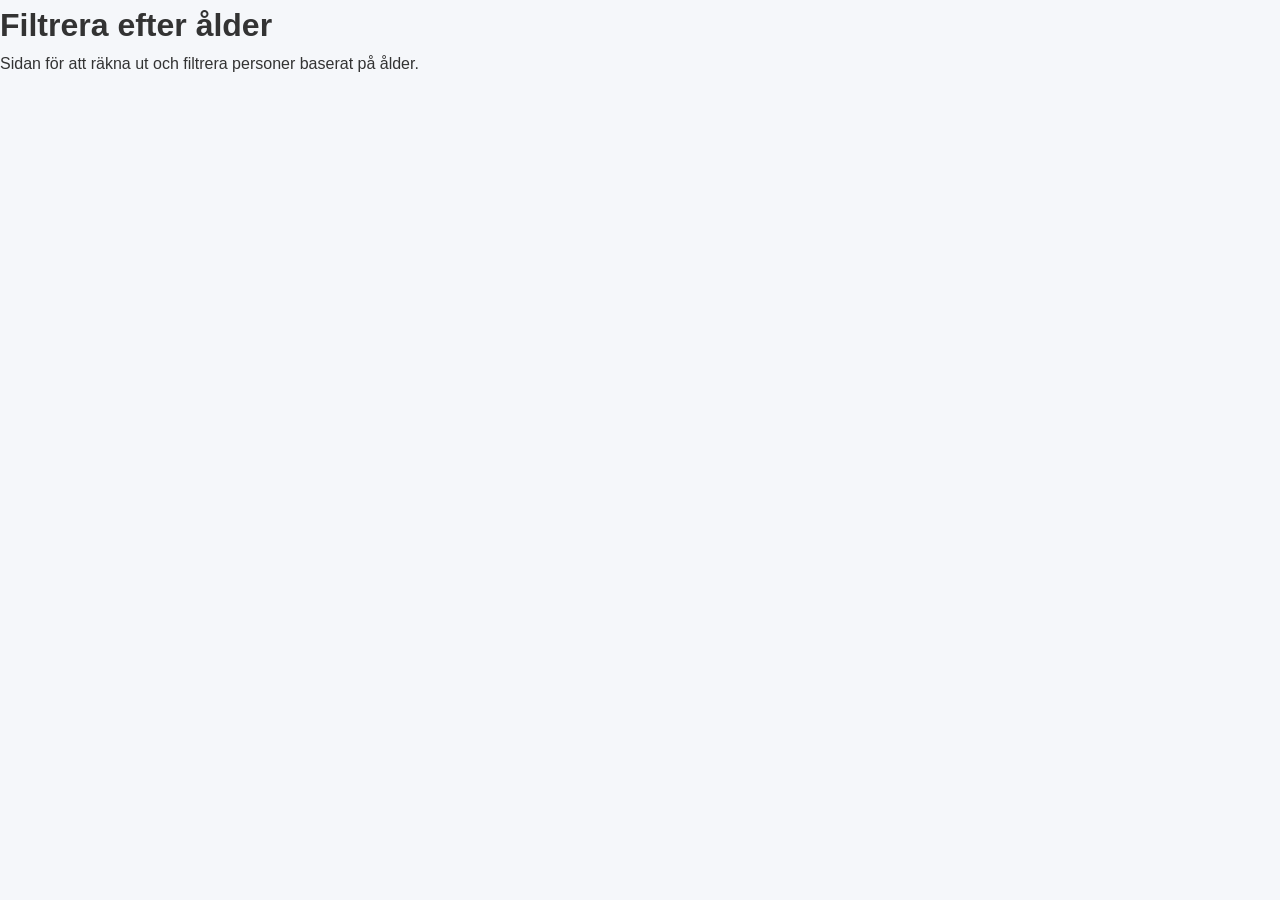
==== age-filter.html @ 709b14d6 "Created new branch" ====
<!DOCTYPE html>
<html lang="en">

<head>
  <meta charset="UTF-8">
  <meta name="viewport" content="width=device-width, initial-scale=1.0">
  <title>Filtrera efter ålder</title>
  <link rel="stylesheet" href="style.css">
</head>

<body>
  <h1>Filtrera efter ålder</h1>
  <p>Sidan för att räkna ut och filtrera personer baserat på ålder.</p>

  <script src="age-filter.js"></script>
</body>

</html>
---- style.css ----
/* ==========================================================================
   GRUND STYLING OCH RESET
   ========================================================================== */

* {
  margin: 0;
  padding: 0;
  box-sizing: border-box;
}

body {
  font-family: 'Segoe UI', Tahoma, Geneva, Verdana, sans-serif;
  line-height: 1.6;
  color: #333;
  background-color: #f5f7fa;
}

/* ==========================================================================
   HUB-SIDA STYLING
   ========================================================================== */

.main-header {
  background: linear-gradient(135deg, #667eea 0%, #764ba2 100%);
  color: white;
  text-align: center;
  padding: 3rem 2rem;
  box-shadow: 0 4px 6px rgba(0, 0, 0, 0.1);
}

.main-header h1 {
  font-size: 2.5rem;
  font-weight: 700;
  margin-bottom: 0.5rem;
  text-shadow: 2px 2px 4px rgba(0, 0, 0, 0.3);
}

.subtitle {
  font-size: 1.2rem;
  margin-bottom: 1rem;
  opacity: 0.9;
}

.team-info {
  font-size: 1rem;
  opacity: 0.8;
  font-style: italic;
}

.hub-container {
  max-width: 1200px;
  margin: 2rem auto;
  padding: 2rem;
}

.functions-grid {
  display: grid;
  grid-template-columns: repeat(auto-fit, minmax(350px, 1fr));
  gap: 2rem;
}

/* ==========================================================================
   FUNKTIONS-KORT
   ========================================================================== */

.function-card {
  background: white;
  border-radius: 12px;
  box-shadow: 0 4px 6px rgba(0, 0, 0, 0.1);
  padding: 1.5rem;
  transition: transform 0.3s ease, box-shadow 0.3s ease;
  border-left: 4px solid #ddd;

}

.function-card:hover {
  transform: translateY(-2px);
  box-shadow: 0 8px 15px rgba(0, 0, 0, 0.15);
}

.function-card.completed {
  border-left-color: #10b981;
  background: linear-gradient(135deg, #f0fdf4 0%, #ffffff 100%);
}

.function-card.todo {
  border-left-color: #f59e0b;
  background: linear-gradient(135deg, #fffbeb 0%, #ffffff 100%);
}

.function-header {
  display: flex;
  justify-content: space-between;
  align-items: center;
  margin-bottom: 1rem;
}

.function-header h3 {
  font-size: 1.3rem;
  color: #1f2937;
  margin: 0;
}

.status-badge {
  padding: 0.3rem 0.8rem;
  border-radius: 20px;
  font-size: 0.8rem;
  font-weight: 600;
}

.status-badge.completed {
  background-color: #d1fae5;
  color: #065f46;
}

.status-badge.todo {
  background-color: #fef3c7;
  color: #92400e;
}

.function-description {
  color: #6b7280;
  margin-bottom: 1rem;
  line-height: 1.5;
}

.developer-info {
  margin-bottom: 1rem;
  padding: 0.5rem;
  background-color: #f9fafb;
  border-radius: 6px;
  font-size: 0.9rem;
  color: #4b5563;
}

.function-actions {
  margin-bottom: 1rem;
}

.tech-notes {
  font-size: 0.8rem;
  color: #6b7280;
  font-style: italic;
  padding-top: 0.5rem;
  border-top: 1px solid #e5e7eb;
}

/* ==========================================================================
   KNAPPAR
   ========================================================================== */

.btn {
  display: inline-block;
  padding: 0.7rem 1.5rem;
  border-radius: 8px;
  text-decoration: none;
  font-weight: 600;
  font-size: 0.9rem;
  transition: all 0.3s ease;
  border: none;
  cursor: pointer;
}

.btn.primary {
  background: linear-gradient(135deg, #667eea 0%, #764ba2 100%);
  color: white;
  box-shadow: 0 2px 4px rgba(102, 126, 234, 0.3);
}

.btn.primary:hover {
  transform: translateY(-1px);
  box-shadow: 0 4px 8px rgba(102, 126, 234, 0.4);
}

.btn.disabled {
  background-color: #e5e7eb;
  color: #9ca3af;
  cursor: not-allowed;
}

/* ==========================================================================
   FOOTER
   ========================================================================== */

.main-footer {
  text-align: center;
  padding: 2rem;
  background-color: #1f2937;
  color: white;
  margin-top: 3rem;
}

.main-footer p {
  margin-bottom: 0.5rem;
}



/* ==========================================================================
   BEFINTLIGA KOMPONENTER (för search-by-firstname och framtida sidor)
   ========================================================================== */

.person {
  padding: 20px;
  border: 1px solid #e5e7eb;
  border-radius: 10px;
  margin-bottom: 20px;
  background: white;
  box-shadow: 0 2px 4px rgba(0, 0, 0, 0.1);
}

.input-header{
  margin-top: 10px;
}

.search-field {
  width: calc(100% - 25px);
  margin-bottom: 20px;
  padding: 12px;
  border: 2px solid #e5e7eb;
  border-radius: 8px;
  font-size: 1rem;
  transition: border-color 0.3s ease;
}

.search-field:focus {
  outline: none;
  border-color: #667eea;
  box-shadow: 0 0 0 3px rgba(102, 126, 234, 0.1);
}

/* ==========================================================================
   GEMENSAM SIDSTYLING (för individuella funktions-sidor)
   ========================================================================== */

.page-header {
  background: linear-gradient(135deg, #667eea 0%, #764ba2 100%);
  color: white;
  padding: 2rem;
  text-align: center;
  position: relative;
}

.back-link {
  position: absolute;
  top: 1rem;
  left: 1rem;
  color: white;
  text-decoration: none;
  padding: 0.5rem 1rem;
  border-radius: 20px;
  background: rgba(255, 255, 255, 0.2);
  transition: background 0.3s ease;
}

.back-link:hover {
  background: rgba(255, 255, 255, 0.3);
}

.content-container {
  max-width: 800px;
  margin: 2rem auto;
  padding: 2rem;
  background: white;
  border-radius: 12px;
  box-shadow: 0 4px 6px rgba(0, 0, 0, 0.1);
}
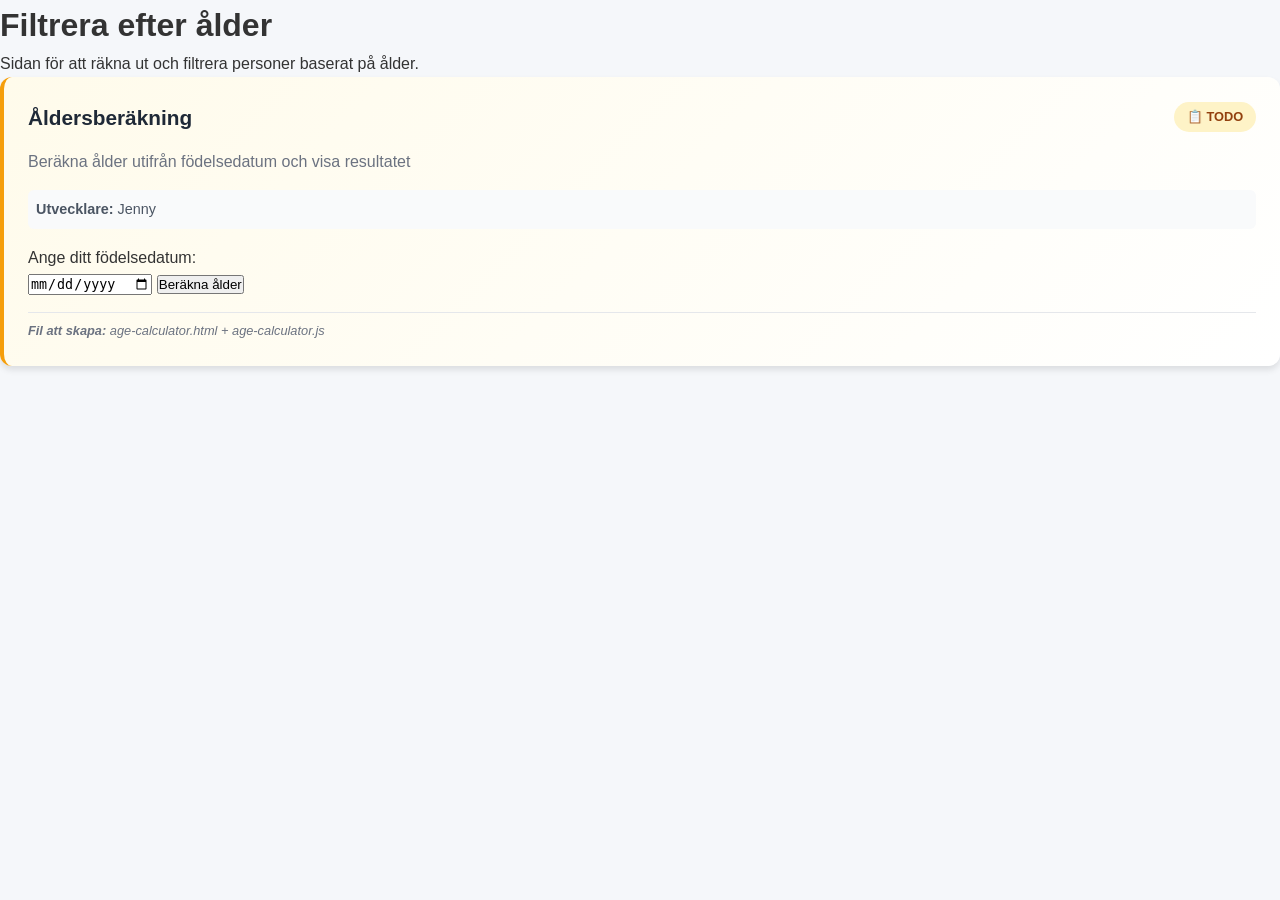
==== commit 437f72e8: "Added class for birthday search" ====
--- a/age-filter.html
+++ b/age-filter.html
@@ -10,7 +10,28 @@
 
 <body>
   <h1>Filtrera efter ålder</h1>
+
   <p>Sidan för att räkna ut och filtrera personer baserat på ålder.</p>
+  <!-- Funktion 2: Åldersberäkning -->
+  <div class="function-card todo">
+    <div class="function-header">
+      <h3>Åldersberäkning</h3>
+      <span class="status-badge todo">📋 TODO</span>
+    </div>
+    <p class="function-description">Beräkna ålder utifrån födelsedatum och visa resultatet</p>
+    <div class="developer-info">
+      <strong>Utvecklare:</strong> Jenny
+    </div>
+    <div class="function-actions">
+      <label for="birthdate">Ange ditt födelsedatum:</label><br>
+      <input type="date" id="birthdate">
+      <button id="calcAgeBtn">Beräkna ålder</button>
+      <p id="ageResult"></p>
+    </div>
+    <div class="tech-notes">
+      <strong>Fil att skapa:</strong> age-calculator.html + age-calculator.js
+    </div>
+  </div>
 
   <script src="age-filter.js"></script>
 </body>
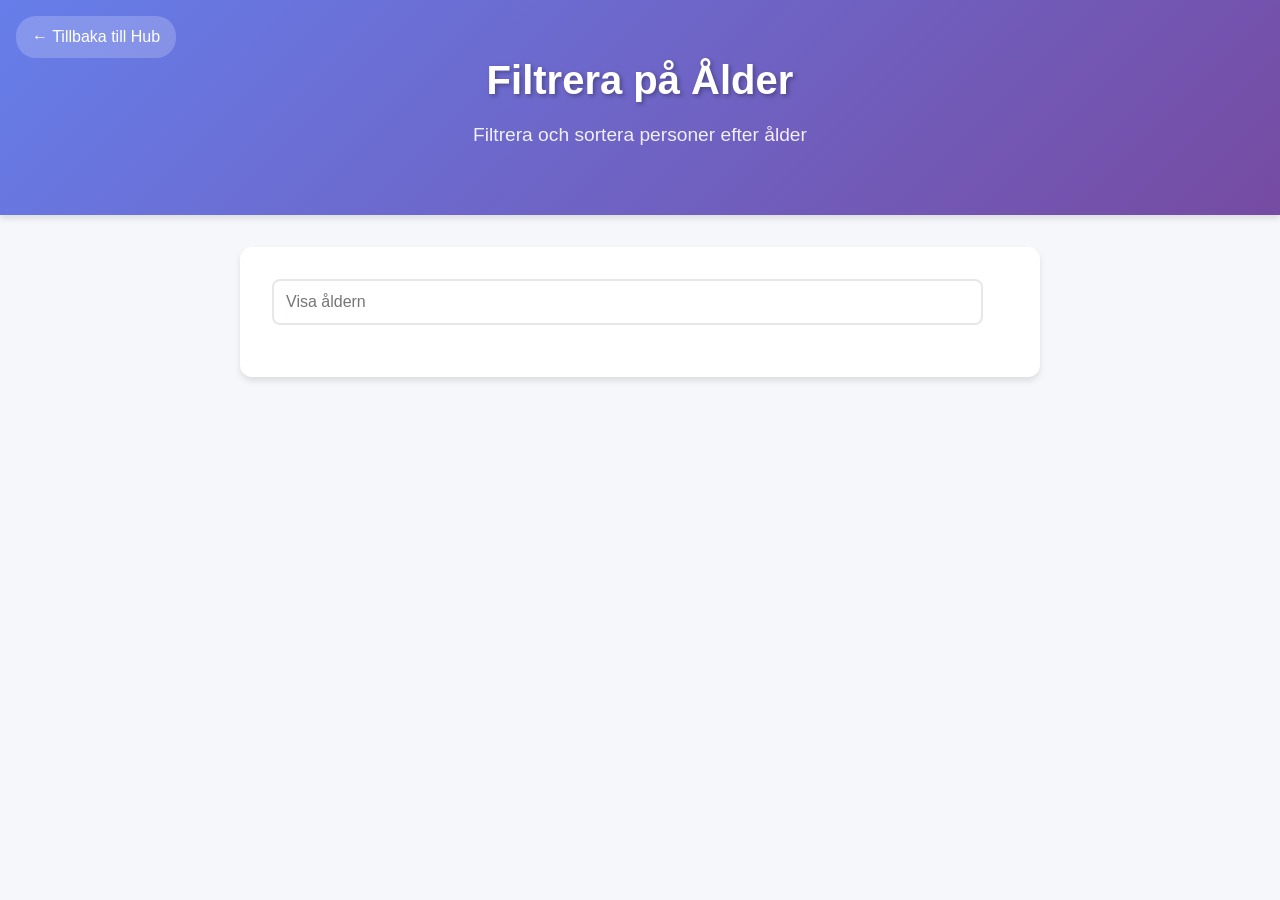
==== commit c2de4714: "Html and js file created" ====
--- a/age-filter.html
+++ b/age-filter.html
@@ -1,39 +1,26 @@
 <!DOCTYPE html>
 <html lang="en">
-
 <head>
   <meta charset="UTF-8">
   <meta name="viewport" content="width=device-width, initial-scale=1.0">
-  <title>Filtrera efter ålder</title>
+  <title>Document</title>
   <link rel="stylesheet" href="style.css">
 </head>
 
 <body>
-  <h1>Filtrera efter ålder</h1>
+  
+  <header class="main-header">
+    <a href="index.html" class="back-link">← Tillbaka till Hub</a>
+    <h1>Filtrera på Ålder</h1>
+    <p class="subtitle">Filtrera och sortera personer efter ålder </p> <!--(visa åldern) -->
+  </header>
 
-  <p>Sidan för att räkna ut och filtrera personer baserat på ålder.</p>
-  <!-- Funktion 2: Åldersberäkning -->
-  <div class="function-card todo">
-    <div class="function-header">
-      <h3>Åldersberäkning</h3>
-      <span class="status-badge todo">📋 TODO</span>
-    </div>
-    <p class="function-description">Beräkna ålder utifrån födelsedatum och visa resultatet</p>
-    <div class="developer-info">
-      <strong>Utvecklare:</strong> Jenny
-    </div>
-    <div class="function-actions">
-      <label for="birthdate">Ange ditt födelsedatum:</label><br>
-      <input type="date" id="birthdate">
-      <button id="calcAgeBtn">Beräkna ålder</button>
-      <p id="ageResult"></p>
-    </div>
-    <div class="tech-notes">
-      <strong>Fil att skapa:</strong> age-calculator.html + age-calculator.js
-    </div>
+  <div class="content-container">
+    <input class="search-field" type="text" placeholder="Visa åldern">
+    <article class="people"></article>
   </div>
-
-  <script src="age-filter.js"></script>
-</body>
+  
+  <!-- Add your script last in body -->
+  <script type="module" src="age-filter.js"></script>
 
 </html>
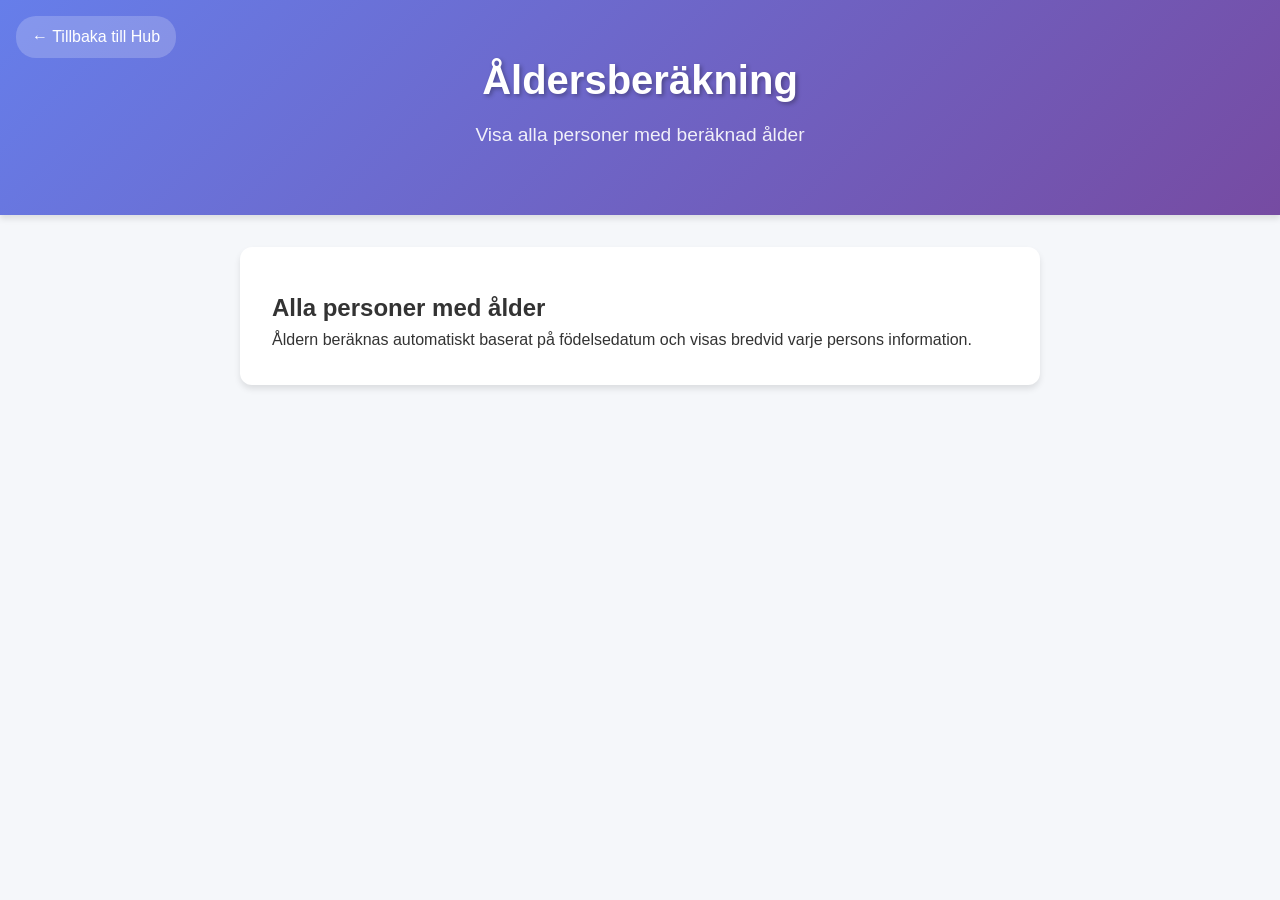
==== commit edf65679: "Latest updat" ====
--- a/age-filter.html
+++ b/age-filter.html
@@ -1,26 +1,30 @@
 <!DOCTYPE html>
 <html lang="en">
+
 <head>
   <meta charset="UTF-8">
   <meta name="viewport" content="width=device-width, initial-scale=1.0">
-  <title>Document</title>
+  <title>Åldersberäkning - Group 6</title>
   <link rel="stylesheet" href="style.css">
 </head>
 
 <body>
-  
+
   <header class="main-header">
     <a href="index.html" class="back-link">← Tillbaka till Hub</a>
-    <h1>Filtrera på Ålder</h1>
-    <p class="subtitle">Filtrera och sortera personer efter ålder </p> <!--(visa åldern) -->
+    <h1>Åldersberäkning</h1>
+    <p class="subtitle">Visa alla personer med beräknad ålder</p>
   </header>
 
   <div class="content-container">
-    <input class="search-field" type="text" placeholder="Visa åldern">
+    <h2 class="input-header">Alla personer med ålder</h2>
+    <p class="info-text">Åldern beräknas automatiskt baserat på födelsedatum och visas bredvid varje persons
+      information.</p>
+
     <article class="people"></article>
   </div>
-  
+
   <!-- Add your script last in body -->
-  <script type="module" src="age-filter.js"></script>
+  <script type="module" src="age.js"></script>
 
 </html>
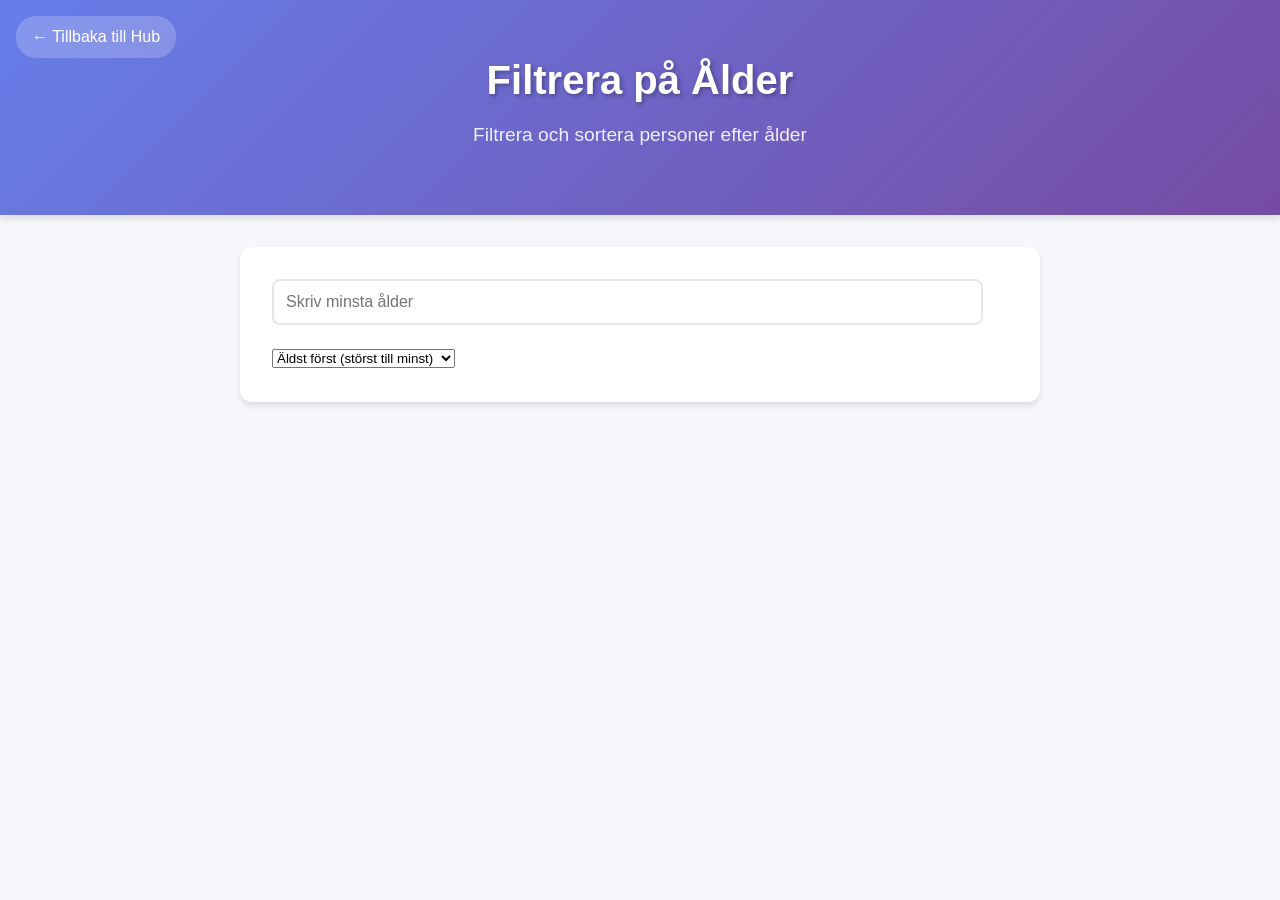
==== commit f6aafc60: "Update age filter HTML and JS files" ====
--- a/age-filter.html
+++ b/age-filter.html
@@ -1,30 +1,33 @@
 <!DOCTYPE html>
 <html lang="en">
-
 <head>
   <meta charset="UTF-8">
   <meta name="viewport" content="width=device-width, initial-scale=1.0">
-  <title>Åldersberäkning - Group 6</title>
+  <title>Filtrera på Ålder</title>
   <link rel="stylesheet" href="style.css">
 </head>
 
 <body>
-
+  
   <header class="main-header">
     <a href="index.html" class="back-link">← Tillbaka till Hub</a>
-    <h1>Åldersberäkning</h1>
-    <p class="subtitle">Visa alla personer med beräknad ålder</p>
+    <h1>Filtrera på Ålder</h1>
+    <p class="subtitle">Filtrera och sortera personer efter ålder</p>
   </header>
 
   <div class="content-container">
-    <h2 class="input-header">Alla personer med ålder</h2>
-    <p class="info-text">Åldern beräknas automatiskt baserat på födelsedatum och visas bredvid varje persons
-      information.</p>
+    <input class="search-field" type="number" placeholder="Skriv minsta ålder">
 
+    <select class="sort-select" title="Välj sorteringsordning">
+      <option value="desc">Äldst först (störst till minst)</option>
+      <option value="asc">Yngst först (minst till störst)</option>
+    </select>
+
+    <!-- The list of people will be displayed here -->
     <article class="people"></article>
   </div>
+  <script src="age-calculator.js"></script> <!--For global using no module-->
+  <script src="age-filter.js"></script>
 
-  <!-- Add your script last in body -->
-  <script type="module" src="age.js"></script>
-
-</html>+</body>
+</html>
--- a/style.css
+++ b/style.css
@@ -263,4 +263,9 @@
   background: white;
   border-radius: 12px;
   box-shadow: 0 4px 6px rgba(0, 0, 0, 0.1);
+}
+
+.age-highlight{
+  color: #667eea;
+  font-weight: bold;
 }
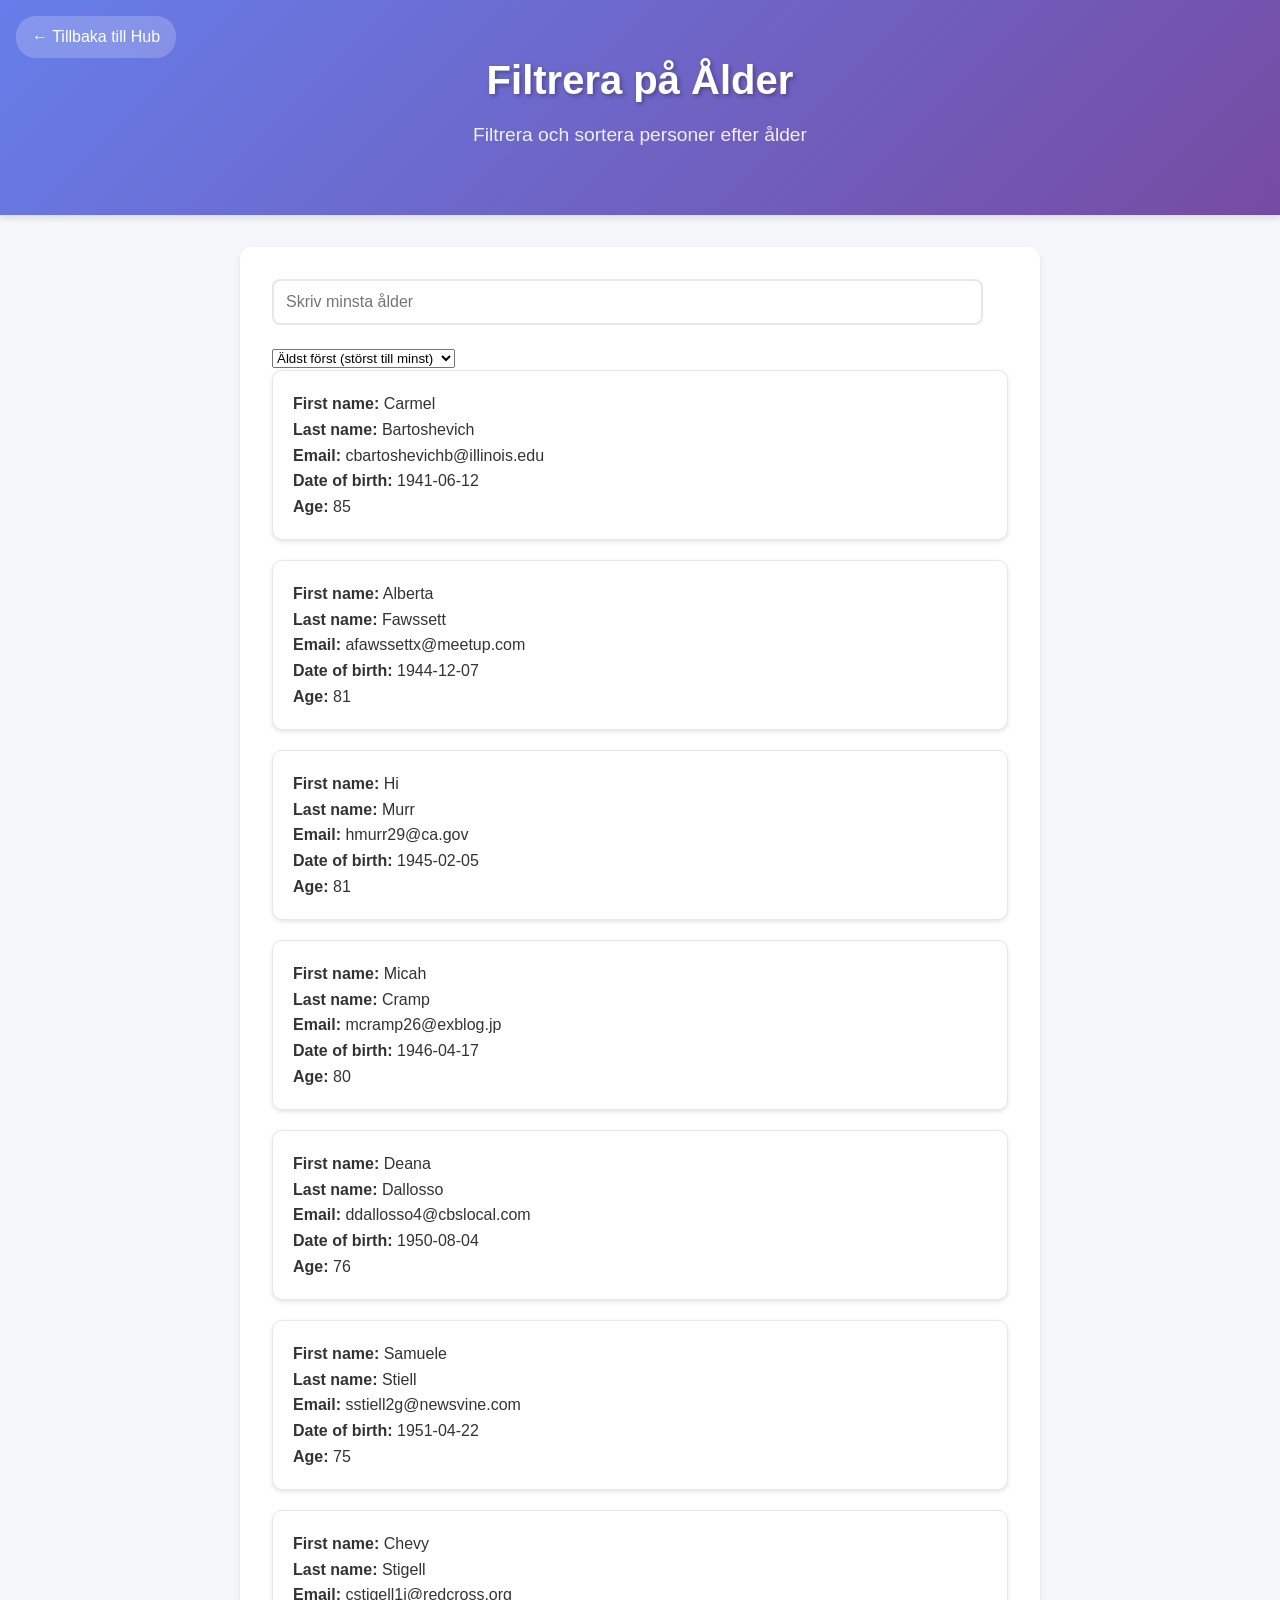
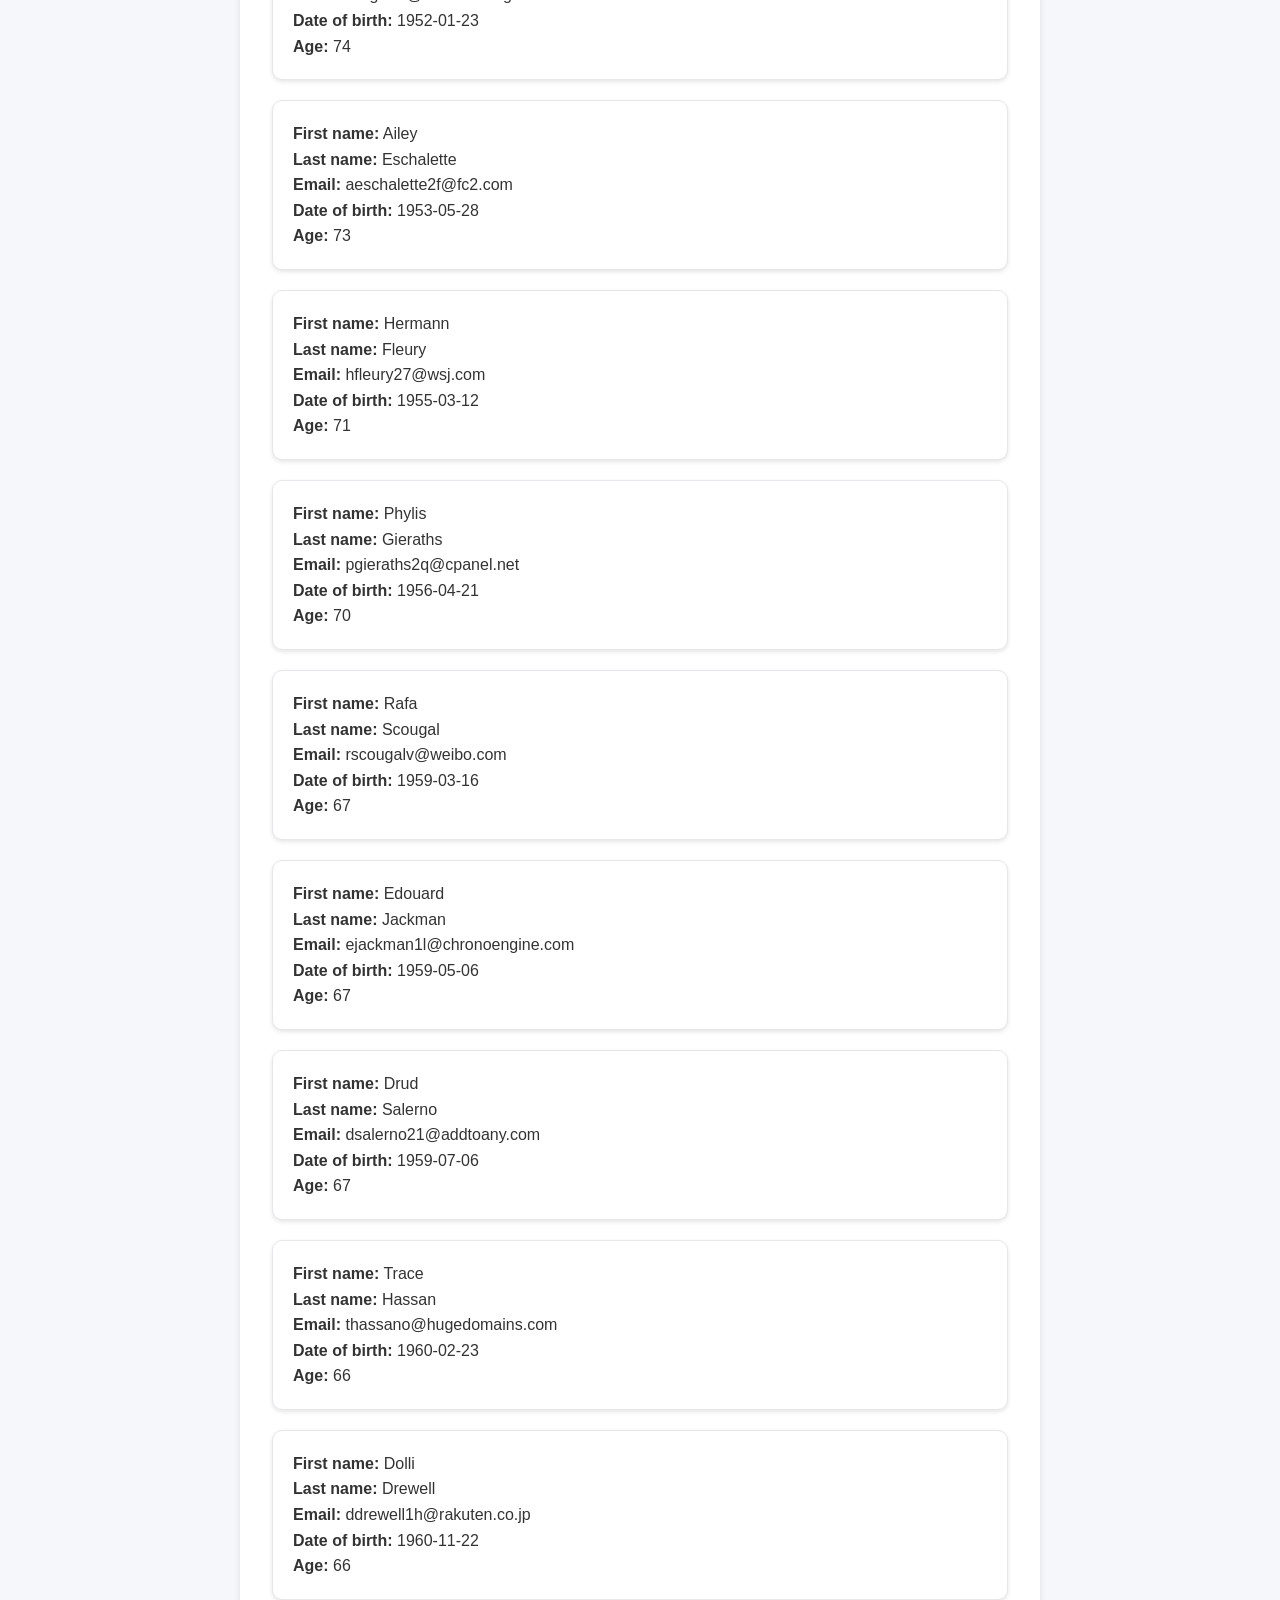
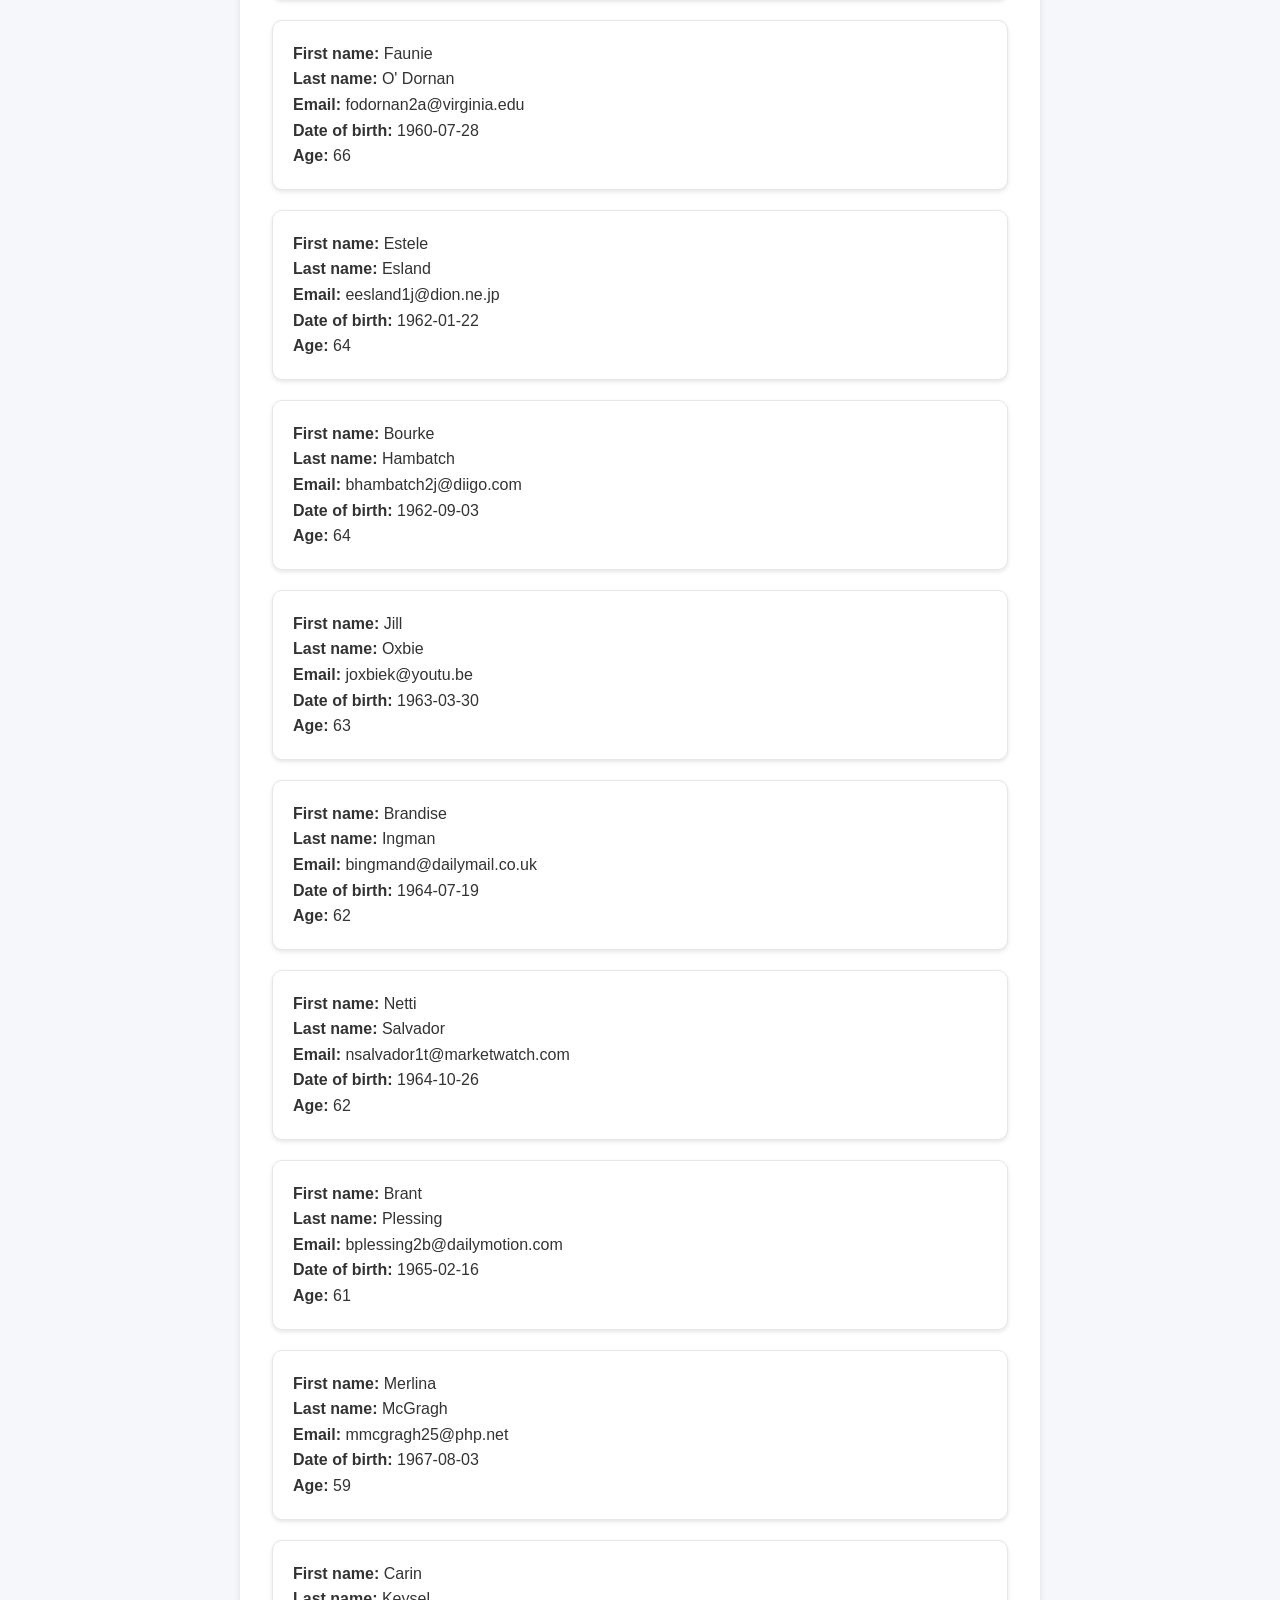
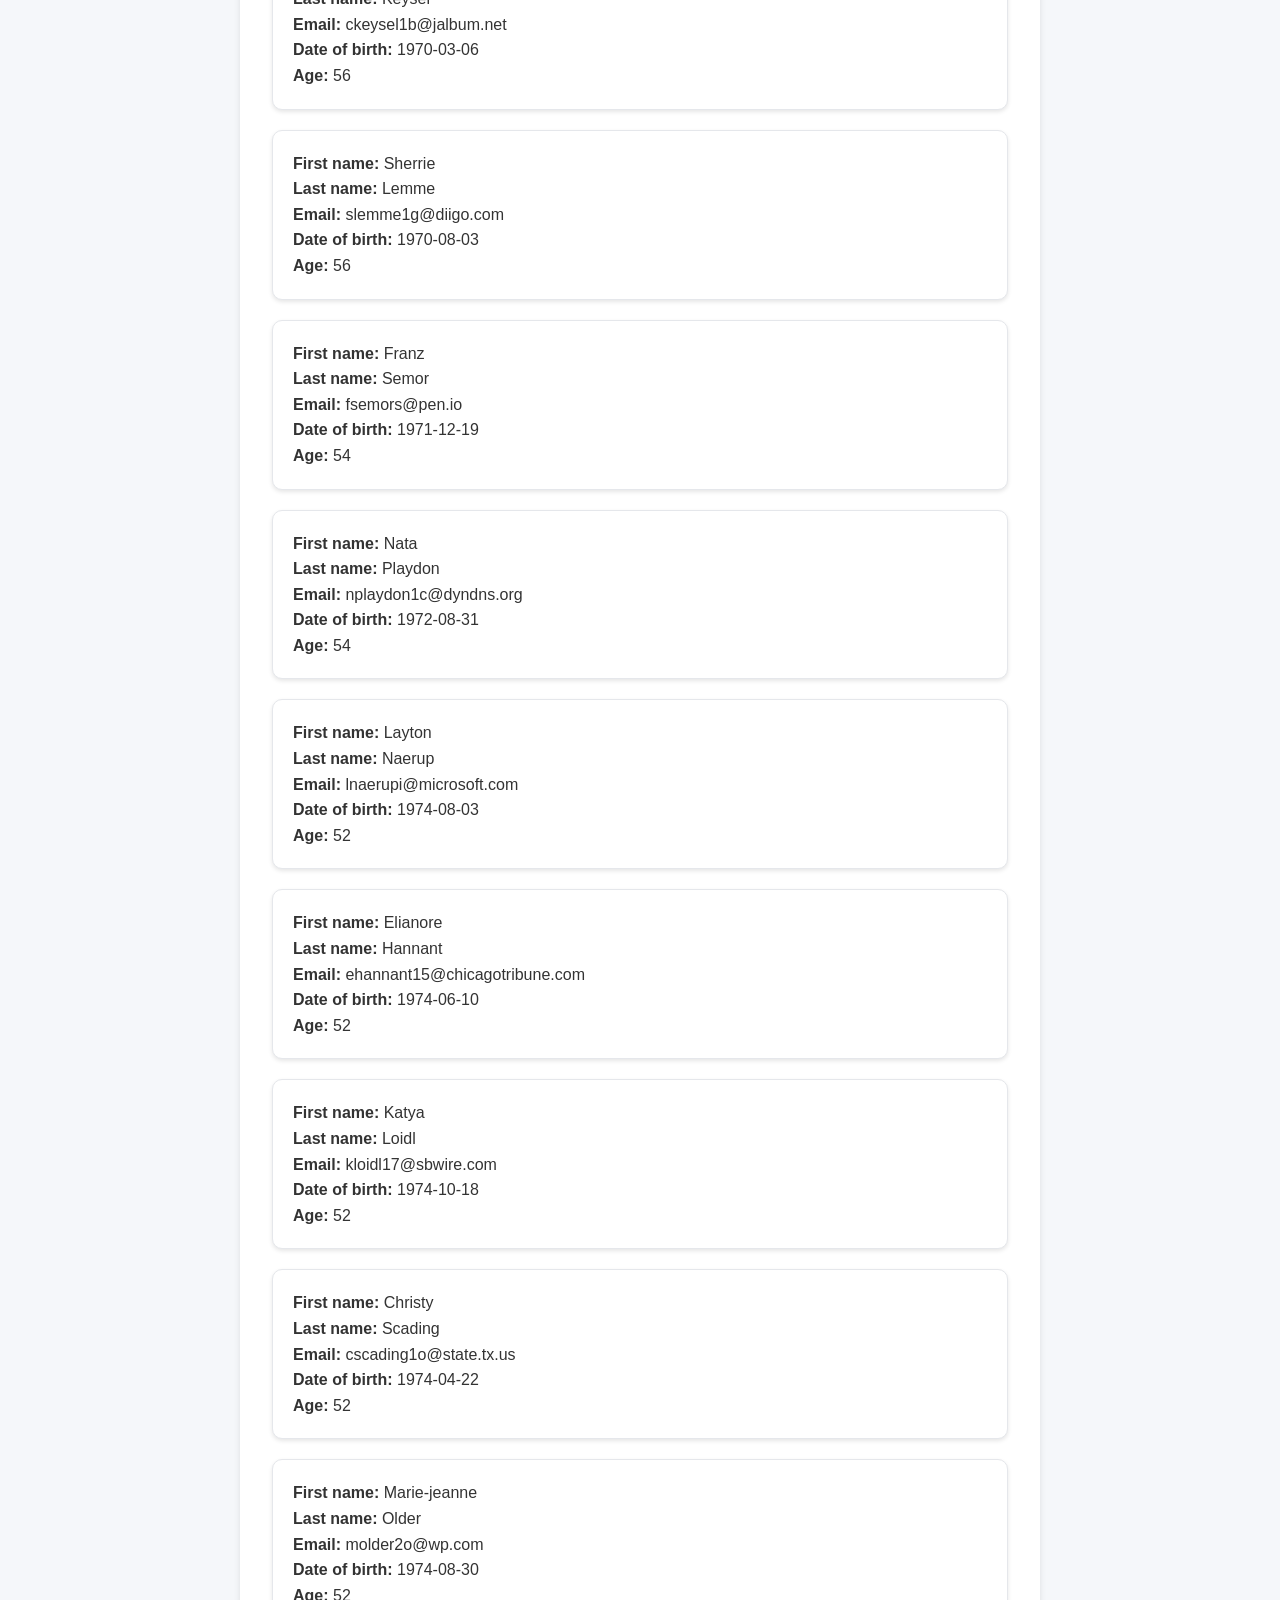
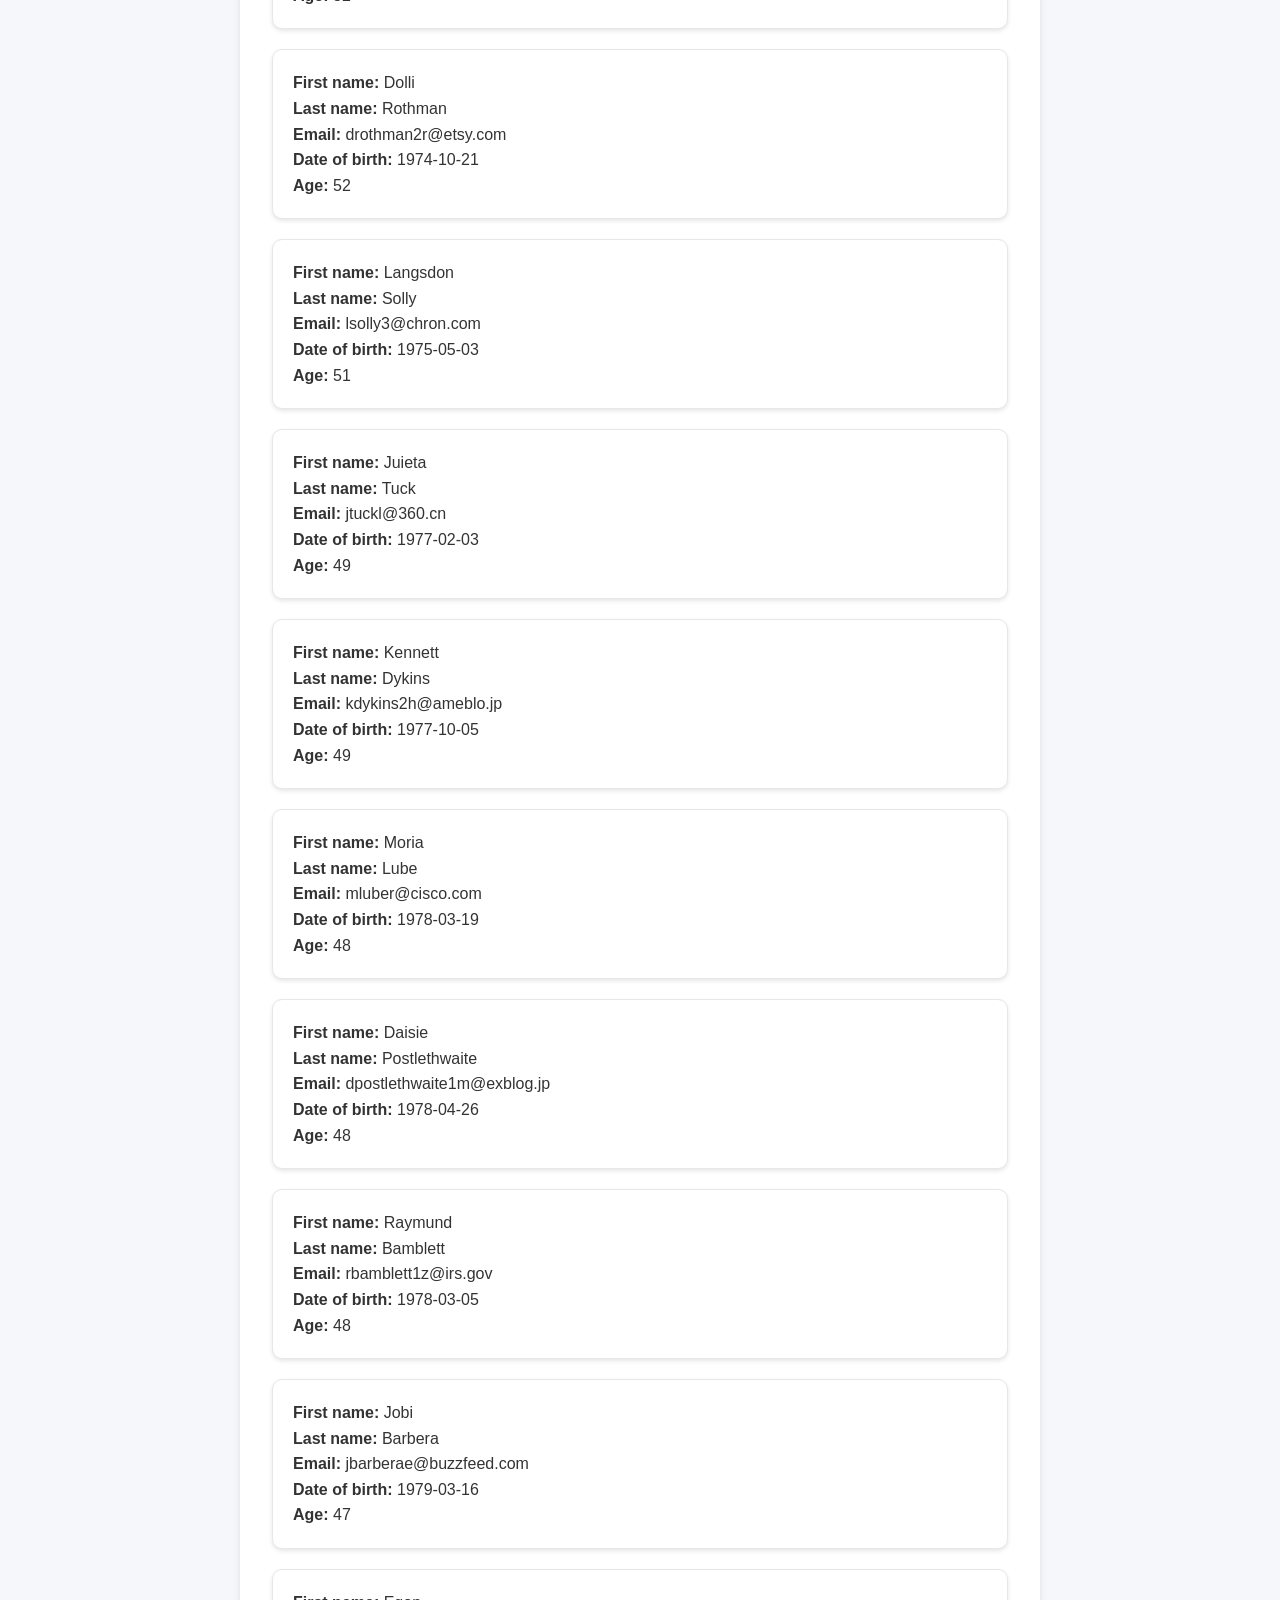
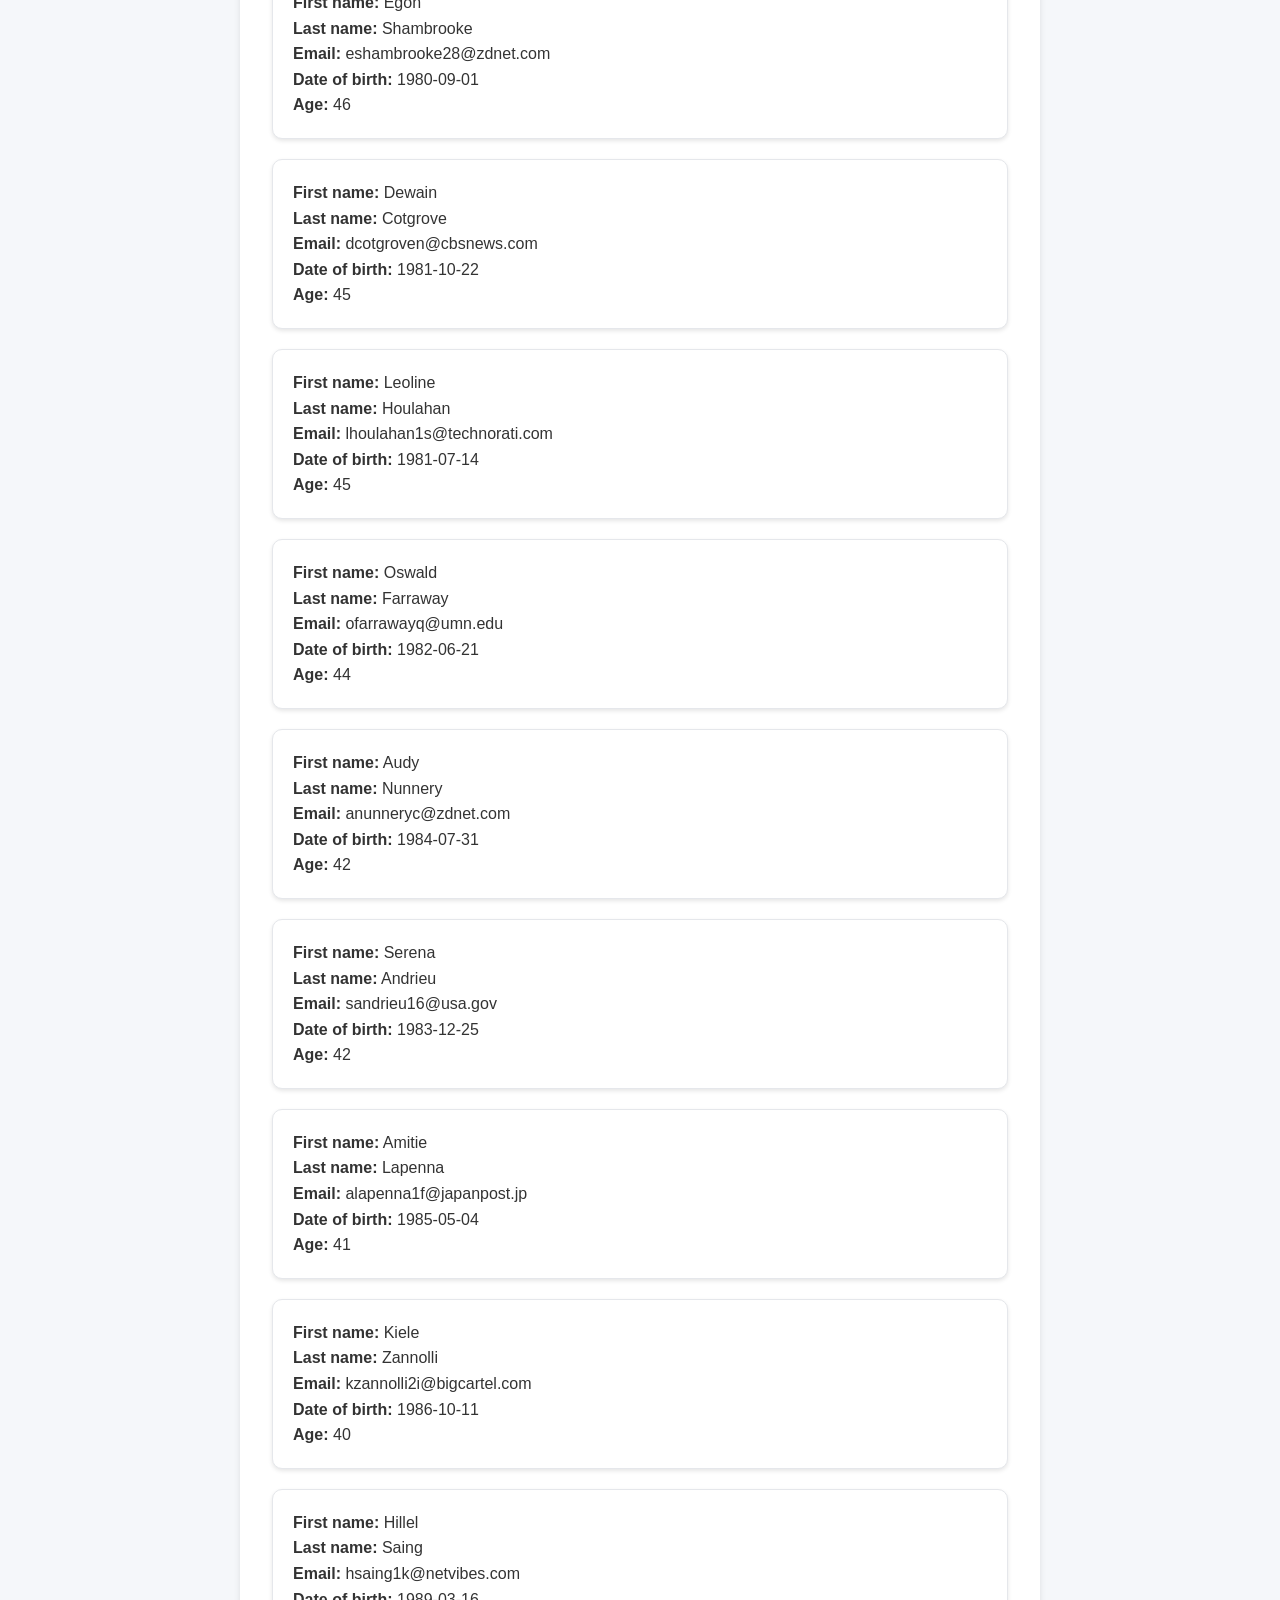
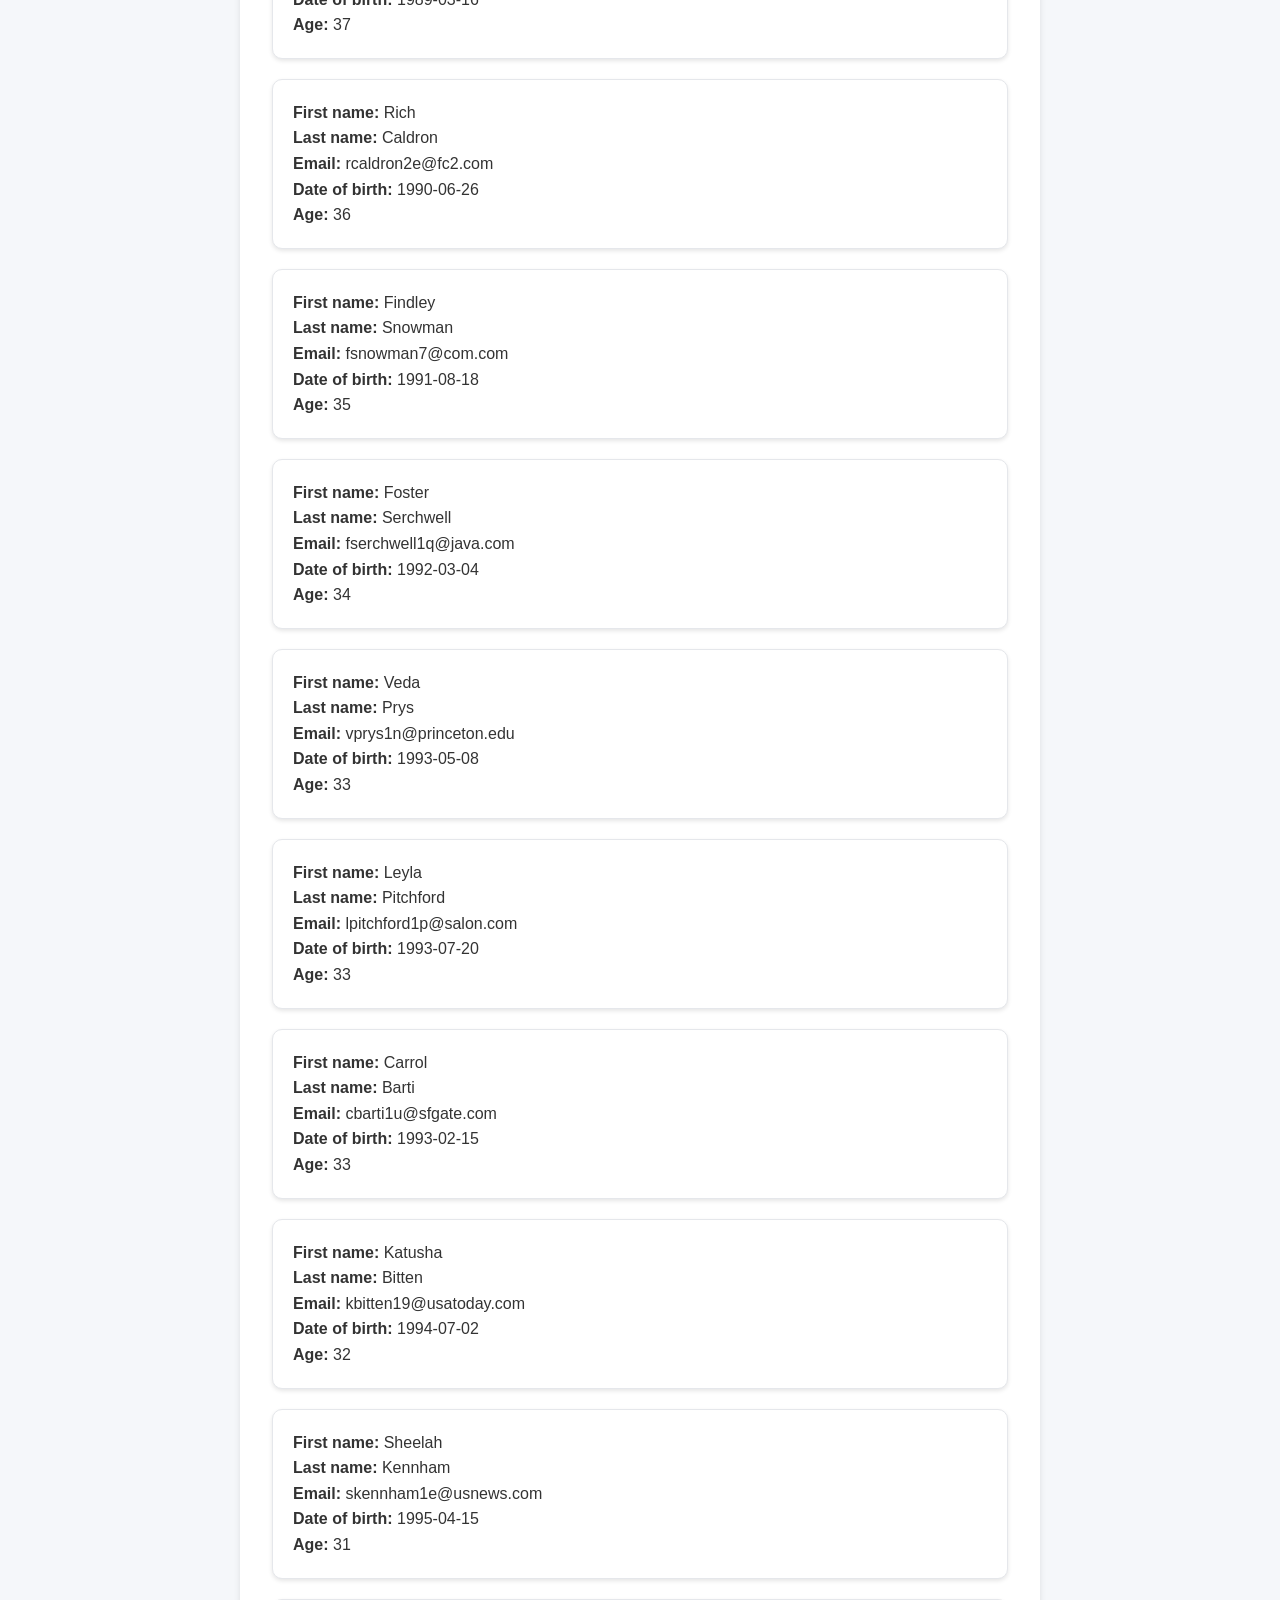
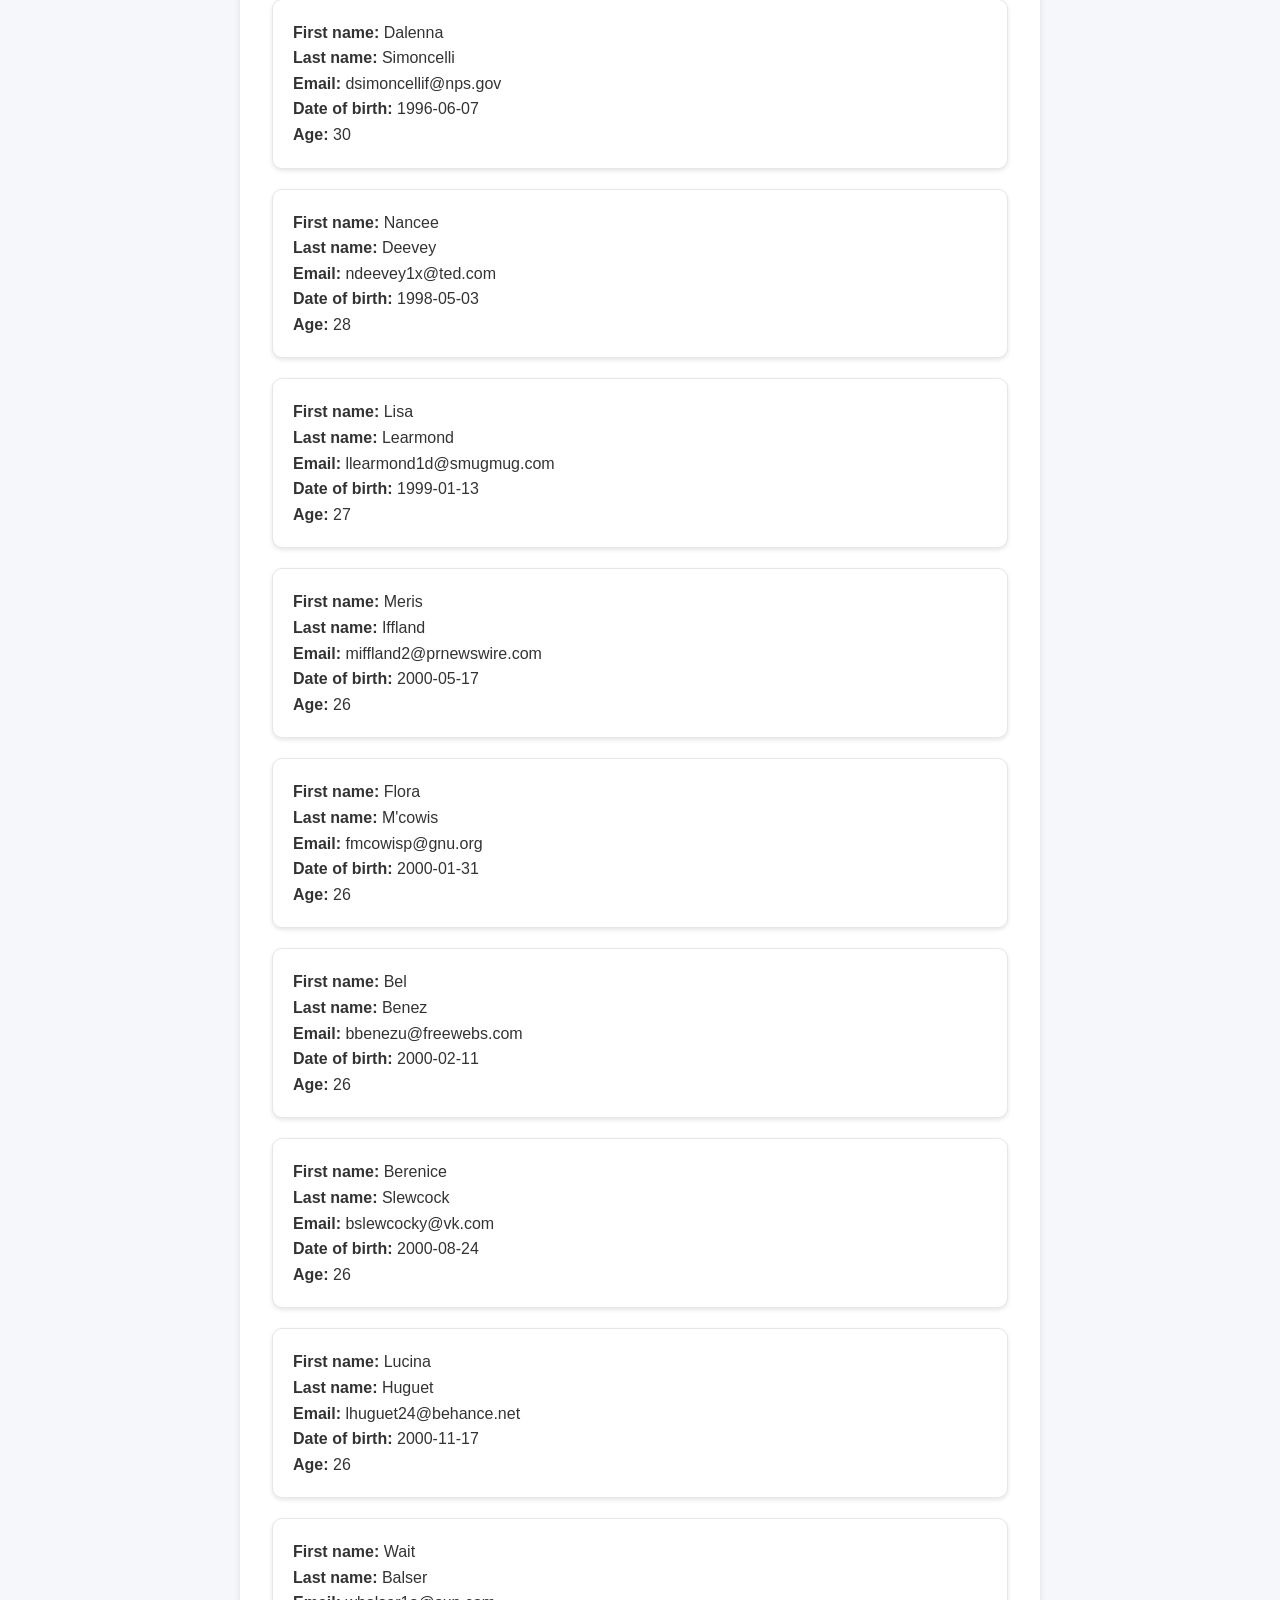
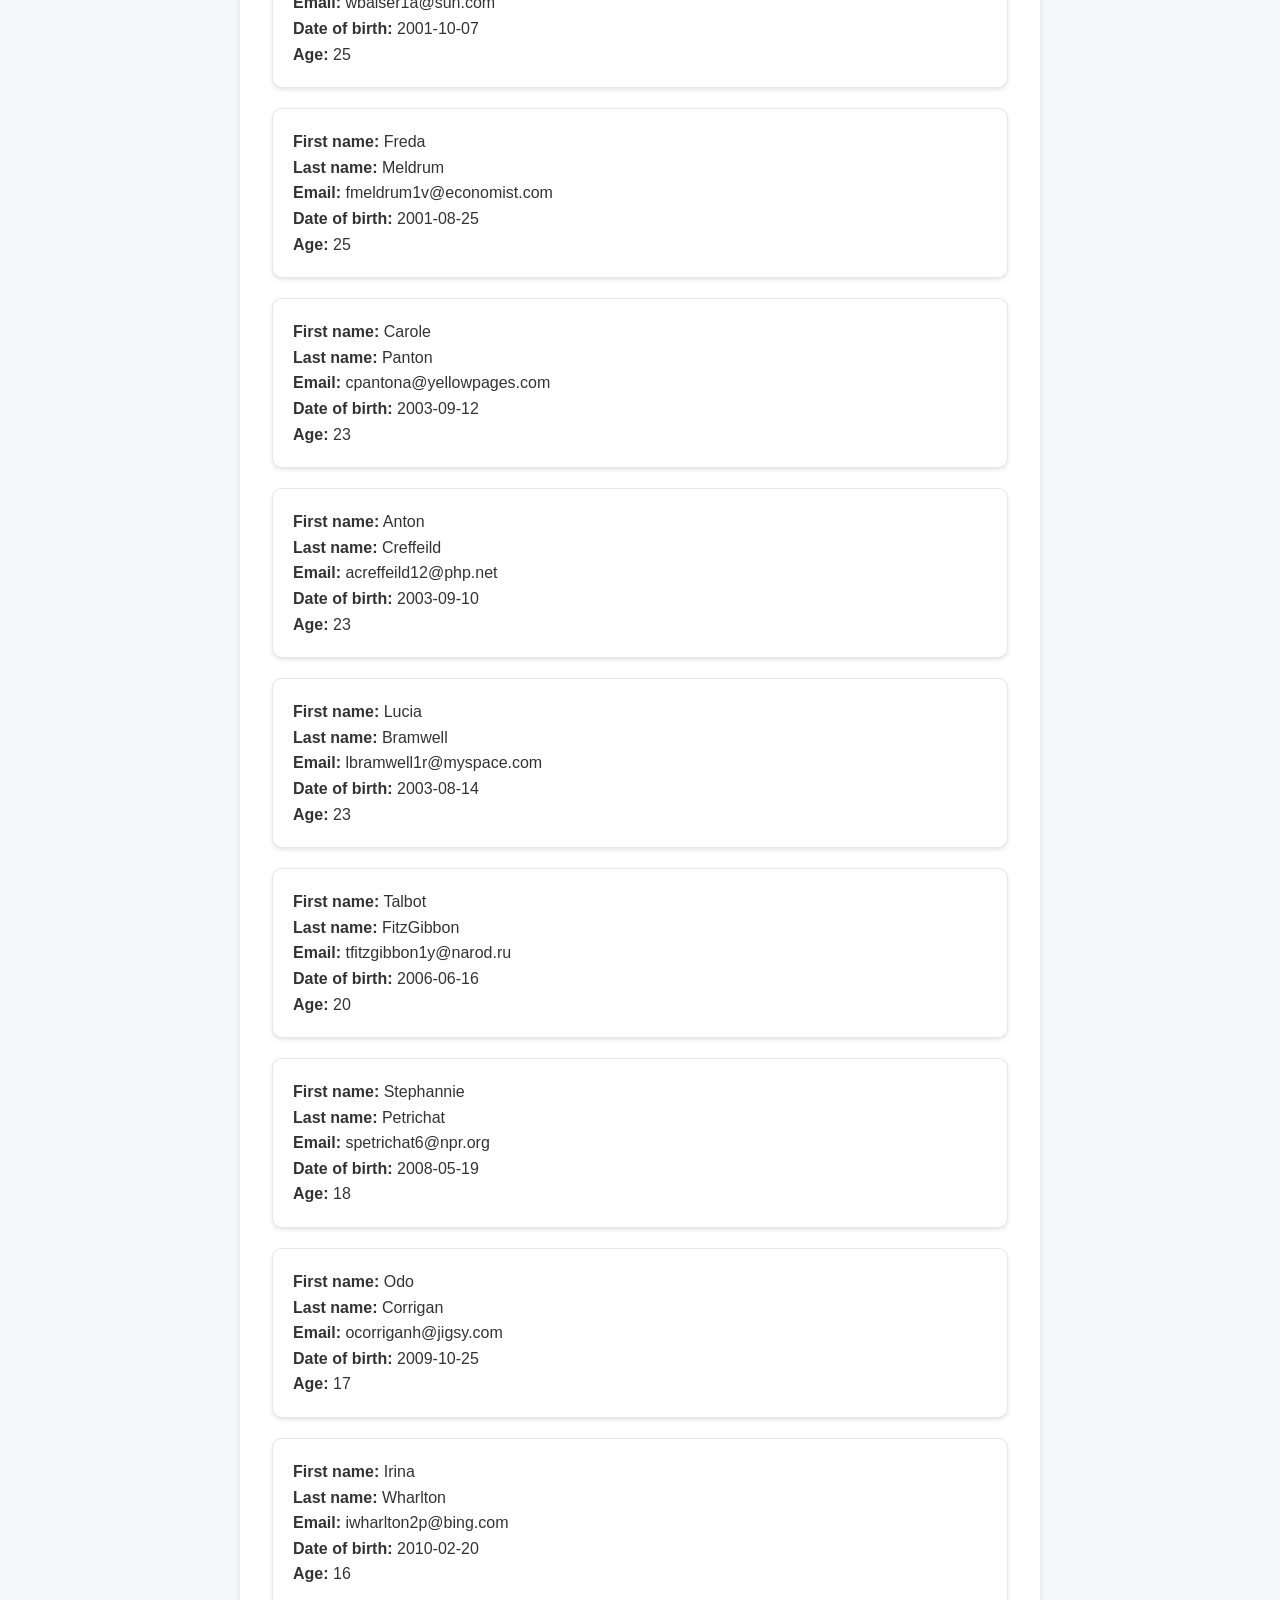
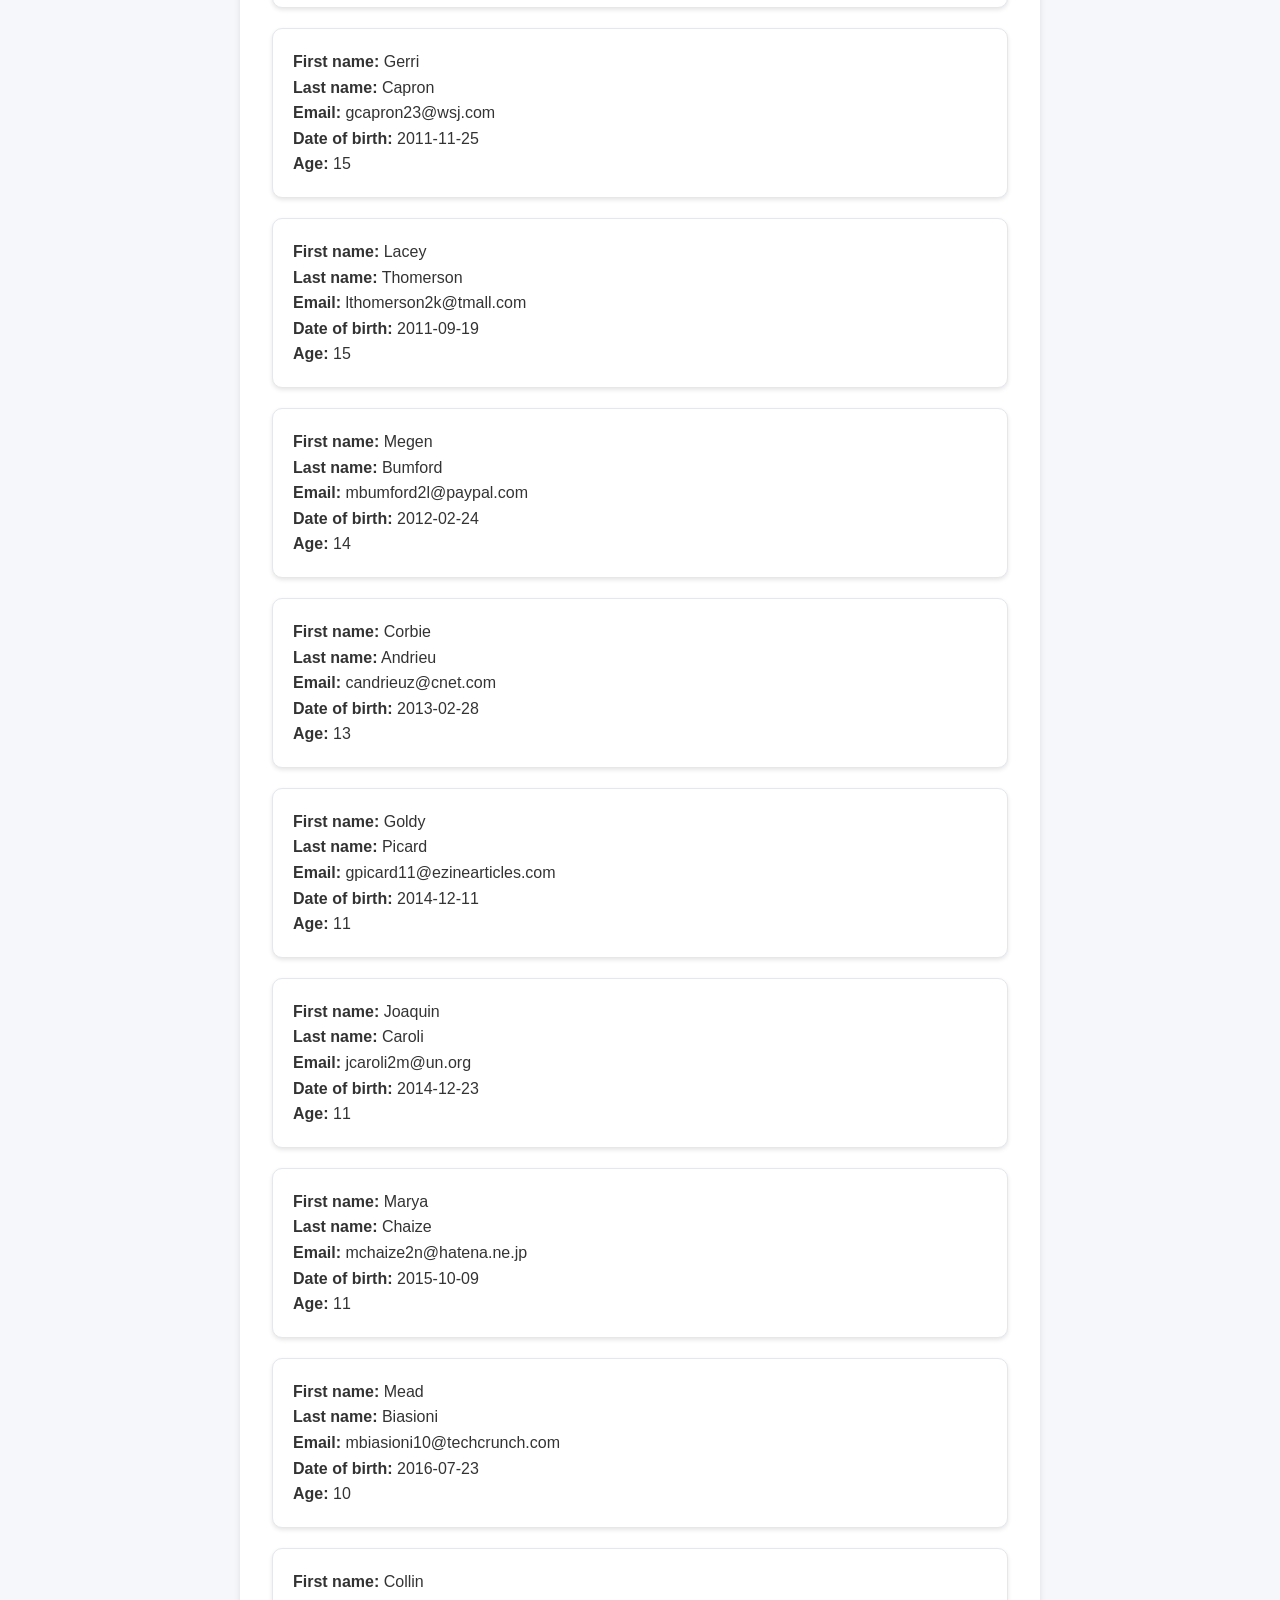
==== commit a89d7f23: "Add age filter feature with filtering and sorting" ====
--- a/age-filter.html
+++ b/age-filter.html
@@ -26,8 +26,8 @@
     <!-- The list of people will be displayed here -->
     <article class="people"></article>
   </div>
-  <script src="age-calculator.js"></script> <!--For global using no module-->
-  <script src="age-filter.js"></script>
+  
+  <script type="module" src="age-filter.js"></script>
 
 </body>
 </html>
